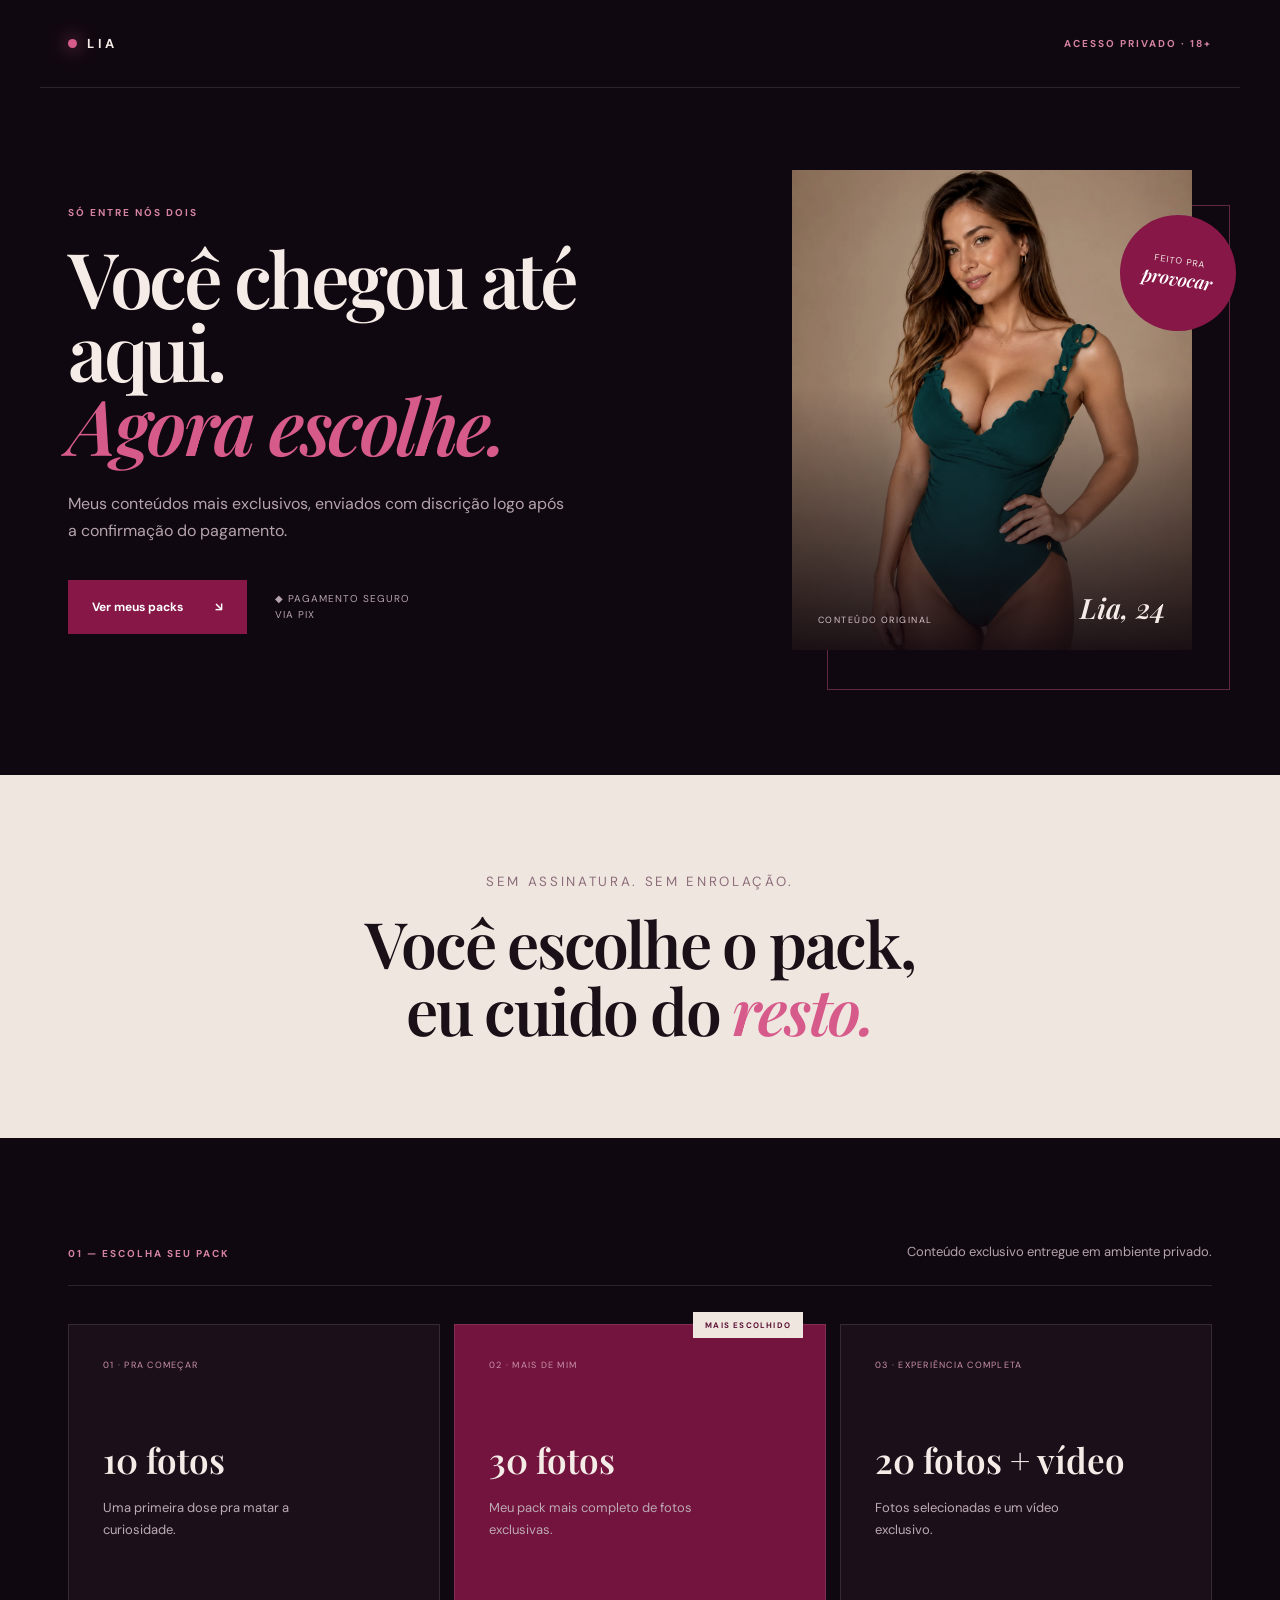
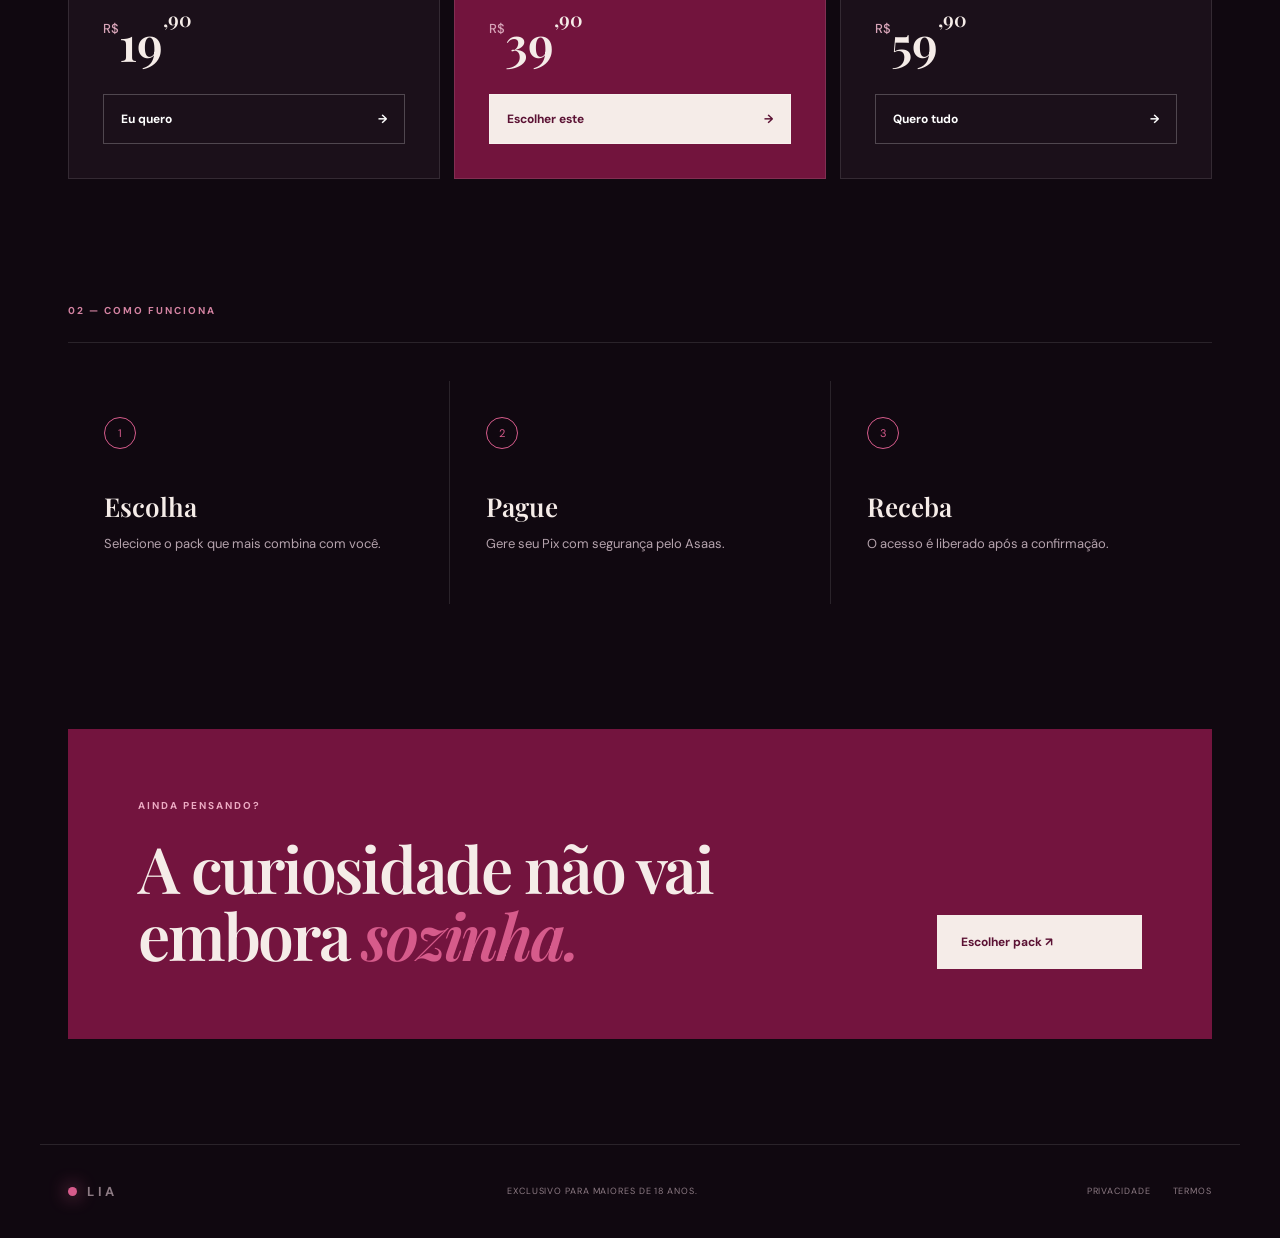
==== index.html @ 7a01345f "feat: create Modelia sales page" ====
<!doctype html>
<html lang="pt-BR">
<head>
  <meta charset="utf-8">
  <meta name="viewport" content="width=device-width,initial-scale=1">
  <meta name="description" content="Conteúdo exclusivo da Lia com pagamento seguro por Pix.">
  <title>Lia — Conteúdo exclusivo</title>
  <link rel="preconnect" href="https://fonts.googleapis.com">
  <link rel="preconnect" href="https://fonts.gstatic.com" crossorigin>
  <link href="https://fonts.googleapis.com/css2?family=DM+Sans:wght@400;500;600;700&family=Playfair+Display:ital,wght@0,600;1,600&display=swap" rel="stylesheet">
  <link rel="stylesheet" href="styles.css">
  <script src="app.js" defer></script>
</head>
<body>
  <header>
    <a class="brand" href="#inicio"><i></i>LIA</a>
    <span class="private">acesso privado · 18+</span>
  </header>

  <main>
    <section class="hero" id="inicio">
      <div>
        <span class="eyebrow">Só entre nós dois</span>
        <h1>Você chegou até aqui.<br><em>Agora escolhe.</em></h1>
        <p class="lead">Meus conteúdos mais exclusivos, enviados com discrição logo após a confirmação do pagamento.</p>
        <div class="hero-action">
          <a class="button" href="#pacotes">Ver meus packs <b>↘</b></a>
          <small>◆ Pagamento seguro<br>via Pix</small>
        </div>
      </div>
      <div class="visual">
        <div class="outline"></div>
        <figure><img src="assets/lia-hero.webp" alt="Retrato artístico da Lia"><figcaption><span>conteúdo original</span><b>Lia, 24</b></figcaption></figure>
        <div class="seal">feito pra<br><em>provocar</em></div>
      </div>
    </section>

    <section class="manifesto"><small>Sem assinatura. Sem enrolação.</small><h2>Você escolhe o pack,<br>eu cuido do <em>resto.</em></h2></section>

    <section class="packs" id="pacotes">
      <div class="section-title"><span>01 — Escolha seu pack</span><p>Conteúdo exclusivo entregue em ambiente privado.</p></div>
      <div class="grid">
        <article>
          <span class="number">01 · Pra começar</span><h3>10 fotos</h3><p>Uma primeira dose pra matar a curiosidade.</p>
          <strong><small>R$</small>19<sup>,90</sup></strong>
          <button data-pack="pack_10_fotos" data-title="10 fotos" data-price="R$ 19,90">Eu quero <b>→</b></button>
        </article>
        <article class="featured">
          <label>Mais escolhido</label><span class="number">02 · Mais de mim</span><h3>30 fotos</h3><p>Meu pack mais completo de fotos exclusivas.</p>
          <strong><small>R$</small>39<sup>,90</sup></strong>
          <button data-pack="pack_30_fotos" data-title="30 fotos" data-price="R$ 39,90">Escolher este <b>→</b></button>
        </article>
        <article>
          <span class="number">03 · Experiência completa</span><h3>20 fotos + vídeo</h3><p>Fotos selecionadas e um vídeo exclusivo.</p>
          <strong><small>R$</small>59<sup>,90</sup></strong>
          <button data-pack="pack_20_fotos_1_video" data-title="20 fotos + vídeo" data-price="R$ 59,90">Quero tudo <b>→</b></button>
        </article>
      </div>
    </section>

    <section class="steps">
      <div class="section-title"><span>02 — Como funciona</span></div>
      <div class="step-grid">
        <article><i>1</i><h3>Escolha</h3><p>Selecione o pack que mais combina com você.</p></article>
        <article><i>2</i><h3>Pague</h3><p>Gere seu Pix com segurança pelo Asaas.</p></article>
        <article><i>3</i><h3>Receba</h3><p>O acesso é liberado após a confirmação.</p></article>
      </div>
    </section>

    <section class="closing"><div><span class="eyebrow">Ainda pensando?</span><h2>A curiosidade não vai<br>embora <em>sozinha.</em></h2></div><a class="button light" href="#pacotes">Escolher pack ↗</a></section>
  </main>

  <footer><a class="brand" href="#inicio"><i></i>LIA</a><p>Exclusivo para maiores de 18 anos.</p><nav><a href="privacidade.html">Privacidade</a><a href="termos.html">Termos</a></nav></footer>

  <div class="modal" id="modal" aria-hidden="true">
    <div class="backdrop" data-close></div>
    <section class="panel" role="dialog" aria-modal="true" aria-labelledby="modal-title">
      <button class="close" data-close aria-label="Fechar">×</button>
      <div id="form-view">
        <span class="eyebrow">Checkout seguro</span><h2 id="modal-title">Quase seu.</h2><p id="selected-pack"></p>
        <form id="checkout-form">
          <input type="hidden" name="packId" id="pack-id">
          <label>Seu nome<input name="name" autocomplete="name" required placeholder="Como quer ser chamado?"></label>
          <label>WhatsApp<input name="phone" id="phone" inputmode="tel" required placeholder="(92) 99999-9999"></label>
          <label>CPF ou CNPJ<input name="cpfCnpj" id="document" inputmode="numeric" required placeholder="Somente para gerar o Pix"></label>
          <label class="check"><input type="checkbox" id="adult" required><span>Confirmo que tenho 18 anos ou mais e aceito os termos.</span></label>
          <button class="button submit" type="submit">Gerar meu Pix <b>→</b></button>
          <p class="error" id="error"></p>
          <small class="privacy">Dados usados apenas para processar seu pedido.</small>
        </form>
      </div>
      <div class="payment" id="payment-view" hidden>
        <i>✓</i><span class="eyebrow">Pix gerado</span><h2>Agora é só pagar.</h2>
        <p>Copie o código ou abra o pagamento seguro.</p>
        <div class="pix"><span id="pix-code"></span><button id="copy-pix">Copiar</button></div>
        <a class="button" id="payment-link" target="_blank" rel="noopener">Abrir pagamento ↗</a>
      </div>
    </section>
  </div>
</body>
</html>
---- styles.css ----
:root{--bg:#100810;--panel:#1b101a;--text:#f5ece8;--muted:#b5a3ad;--pink:#d65b8b;--wine:#861747;--line:#ffffff1c;--serif:"Playfair Display",serif;--sans:"DM Sans",sans-serif}*{box-sizing:border-box}html{scroll-behavior:smooth}body{margin:0;background:var(--bg);color:var(--text);font-family:var(--sans);overflow-x:hidden}body.locked{overflow:hidden}a{text-decoration:none;color:inherit}button,input{font:inherit}header,footer,.hero,.packs,.steps{max-width:1200px;margin:auto}header{height:88px;padding:0 28px;border-bottom:1px solid var(--line);display:flex;align-items:center;justify-content:space-between}.brand{display:flex;align-items:center;gap:10px;font-size:13px;font-weight:700;letter-spacing:.28em}.brand i{width:9px;height:9px;border-radius:50%;background:var(--pink);box-shadow:0 0 18px var(--pink)}.private,.eyebrow,.section-title span{font-size:10px;text-transform:uppercase;letter-spacing:.2em;color:#d483a2;font-weight:700}.hero{min-height:680px;padding:82px 28px 105px;display:grid;grid-template-columns:1.05fr .95fr;gap:70px;align-items:center}.eyebrow{display:block;margin-bottom:22px}h1,h2,h3,p{margin-top:0}h1{font:600 clamp(52px,6vw,84px)/.96 var(--serif);letter-spacing:-.045em;margin-bottom:28px}em{color:var(--pink)}.lead{max-width:500px;color:var(--muted);line-height:1.7;font-size:16px}.hero-action{display:flex;gap:28px;align-items:center;margin-top:36px}.button{min-height:54px;padding:0 24px;border:0;background:var(--wine);color:#fff;display:inline-flex;align-items:center;justify-content:space-between;gap:32px;font-size:12px;font-weight:700;cursor:pointer;transition:.2s}.button:hover{transform:translateY(-2px);background:#a41d57}.hero-action small{color:var(--muted);font-size:10px;line-height:1.6;text-transform:uppercase;letter-spacing:.1em}.visual{position:relative;min-height:500px;max-width:420px;width:100%;justify-self:end}.outline{position:absolute;inset:35px -18px -20px 35px;border:1px solid #d65b8b66}.visual figure{position:absolute;inset:0 20px 20px 0;margin:0;overflow:hidden;background:#2a1724}.visual img{width:100%;height:100%;object-fit:cover;object-position:center 18%;filter:saturate(.72) contrast(1.04)}.visual figure:after{content:"";position:absolute;inset:0;background:linear-gradient(transparent 45%,#0f070de8)}figcaption{position:absolute;z-index:1;left:26px;right:26px;bottom:24px;display:flex;align-items:end;justify-content:space-between}figcaption span{font-size:9px;text-transform:uppercase;letter-spacing:.16em;color:#d8c4cd}figcaption b{font:italic 600 28px var(--serif)}.seal{position:absolute;z-index:2;right:-24px;top:45px;width:116px;height:116px;border-radius:50%;background:var(--wine);display:grid;place-content:center;text-align:center;text-transform:uppercase;letter-spacing:.12em;font-size:9px;transform:rotate(8deg)}.seal em{font:italic 600 18px var(--serif);text-transform:none;letter-spacing:0;color:#fff}.manifesto{padding:95px 24px;background:#f0e6e0;color:#1a1118;text-align:center}.manifesto small{color:#8c6d79;text-transform:uppercase;letter-spacing:.2em}.manifesto h2,.closing h2{font:600 clamp(40px,5vw,66px)/1.05 var(--serif);letter-spacing:-.035em;margin:18px 0 0}.packs,.steps{padding:105px 28px}.section-title{display:flex;justify-content:space-between;align-items:end;border-bottom:1px solid var(--line);padding-bottom:25px;margin-bottom:38px}.section-title p{max-width:320px;color:var(--muted);font-size:13px;margin:0}.grid{display:grid;grid-template-columns:repeat(3,1fr);gap:14px}.grid article{position:relative;min-height:455px;padding:34px;background:var(--panel);border:1px solid var(--line);display:flex;flex-direction:column}.grid article:hover{border-color:#d65b8b77}.grid .featured{background:#72143d}.featured>label{position:absolute;right:22px;top:0;transform:translateY(-50%);background:#f0e6e0;color:#5b1234;padding:8px 12px;font-size:8px;text-transform:uppercase;letter-spacing:.15em;font-weight:700}.number{color:#ca91a8;text-transform:uppercase;letter-spacing:.14em;font-size:9px}.grid h3{font:600 35px var(--serif);margin:65px 0 14px}.grid p{color:#bdaab4;max-width:220px;font-size:13px;line-height:1.65}.grid strong{margin-top:auto;font:600 48px var(--serif)}.grid strong small{font:500 13px var(--sans);vertical-align:top;position:relative;top:10px;color:#d7a4b8}.grid sup{font-size:20px;position:relative;top:-.9em}.grid button{margin-top:20px;min-height:50px;padding:0 17px;border:1px solid #ffffff3b;background:transparent;color:#fff;display:flex;align-items:center;justify-content:space-between;font-size:12px;font-weight:700;cursor:pointer}.grid button:hover,.featured button{background:var(--text);color:#5b1234}.steps{padding-top:20px}.step-grid{display:grid;grid-template-columns:repeat(3,1fr);gap:1px;background:var(--line)}.step-grid article{background:var(--bg);padding:36px}.step-grid i{width:32px;height:32px;border:1px solid var(--pink);border-radius:50%;display:grid;place-items:center;color:var(--pink);font-style:normal;font-size:11px}.step-grid h3{font:600 26px var(--serif);margin:40px 0 10px}.step-grid p{color:var(--muted);font-size:13px;line-height:1.6}.closing{max-width:1144px;margin:20px auto 105px;padding:70px;background:#73143e;display:flex;align-items:end;justify-content:space-between;gap:35px}.closing .eyebrow{color:#ecabc3}.light{background:var(--text);color:#5b1234;min-width:205px}.light:hover{background:#fff}footer{padding:38px 28px;border-top:1px solid var(--line);display:flex;align-items:center;justify-content:space-between;color:#8d7b84;font-size:9px;text-transform:uppercase;letter-spacing:.1em}footer p{margin:0}footer nav{display:flex;gap:22px}.modal{position:fixed;inset:0;z-index:10;display:grid;place-items:center;padding:20px;visibility:hidden;opacity:0;transition:.2s}.modal.open{visibility:visible;opacity:1}.backdrop{position:absolute;inset:0;background:#080307dc;backdrop-filter:blur(12px)}.panel{position:relative;width:min(100%,500px);max-height:calc(100vh - 40px);overflow:auto;background:#f1e7e1;color:#28151f;padding:44px}.close{position:absolute;right:16px;top:12px;border:0;background:transparent;color:#70535f;font-size:28px;cursor:pointer}.panel h2{font:600 43px var(--serif);margin:10px 0 5px}.panel>#form-view>p{color:#806873;font-size:13px;margin-bottom:26px}form{display:grid;gap:14px}form label{display:grid;gap:6px;color:#725562;font-size:9px;text-transform:uppercase;letter-spacing:.1em;font-weight:700}input{height:49px;width:100%;padding:0 13px;border:1px solid #d2c0c7;background:#ffffff9c;outline:0}input:focus{border-color:var(--wine)}.check{display:grid!important;grid-template-columns:auto 1fr;align-items:start;text-transform:none!important;letter-spacing:0!important;line-height:1.5}.check input{width:16px;height:16px;accent-color:var(--wine)}.submit{width:100%;margin-top:4px}.submit:disabled{opacity:.6}.error{min-height:17px;color:#a40f43;font-size:11px;margin:0}.privacy{color:#89717b;text-align:center}.payment{text-align:center}.payment>i{width:50px;height:50px;margin:0 auto 18px;border-radius:50%;background:var(--wine);color:white;display:grid;place-items:center;font-style:normal;font-size:22px}.payment>p{color:#78616b}.pix{display:grid;grid-template-columns:1fr auto;background:#fff;border:1px solid #d2c0c7;margin:20px 0}.pix span{padding:13px;white-space:nowrap;overflow:hidden;text-overflow:ellipsis;text-align:left;font:11px monospace}.pix button{border:0;padding:0 14px;color:#5b1234;font-size:11px;font-weight:700}.payment .button{width:100%}.legal-page{max-width:760px;margin:auto;padding:80px 24px}.legal-page>a{color:var(--pink);font-size:10px;text-transform:uppercase;letter-spacing:.15em}.legal-page h1{margin-top:65px}.legal-page p{color:var(--muted);font-size:16px;line-height:1.8}
@media(max-width:900px){.hero{grid-template-columns:1fr}.visual{justify-self:center;height:540px}.grid{grid-template-columns:1fr}.grid article{min-height:390px}.step-grid{grid-template-columns:1fr}.closing{margin-left:22px;margin-right:22px}}@media(max-width:620px){header{height:72px;padding:0 20px}.private{font-size:8px}.hero{padding:55px 20px 78px;gap:55px}.hero-action{align-items:stretch;flex-direction:column}.hero-action .button{width:100%}.visual{height:445px;min-height:445px;width:calc(100% - 15px)}.seal{right:-8px;width:94px;height:94px}.manifesto{padding:72px 20px}.packs,.steps{padding:78px 20px}.section-title{display:block}.section-title p{margin-top:16px}.grid article{padding:27px;min-height:410px}.closing{padding:44px 27px;display:block;margin-bottom:75px}.closing .button{width:100%;margin-top:30px}footer{display:grid;justify-items:center;gap:20px;text-align:center;padding:30px 20px}.panel{padding:38px 22px 28px}}@media(prefers-reduced-motion:reduce){html{scroll-behavior:auto}*{transition:none!important}}
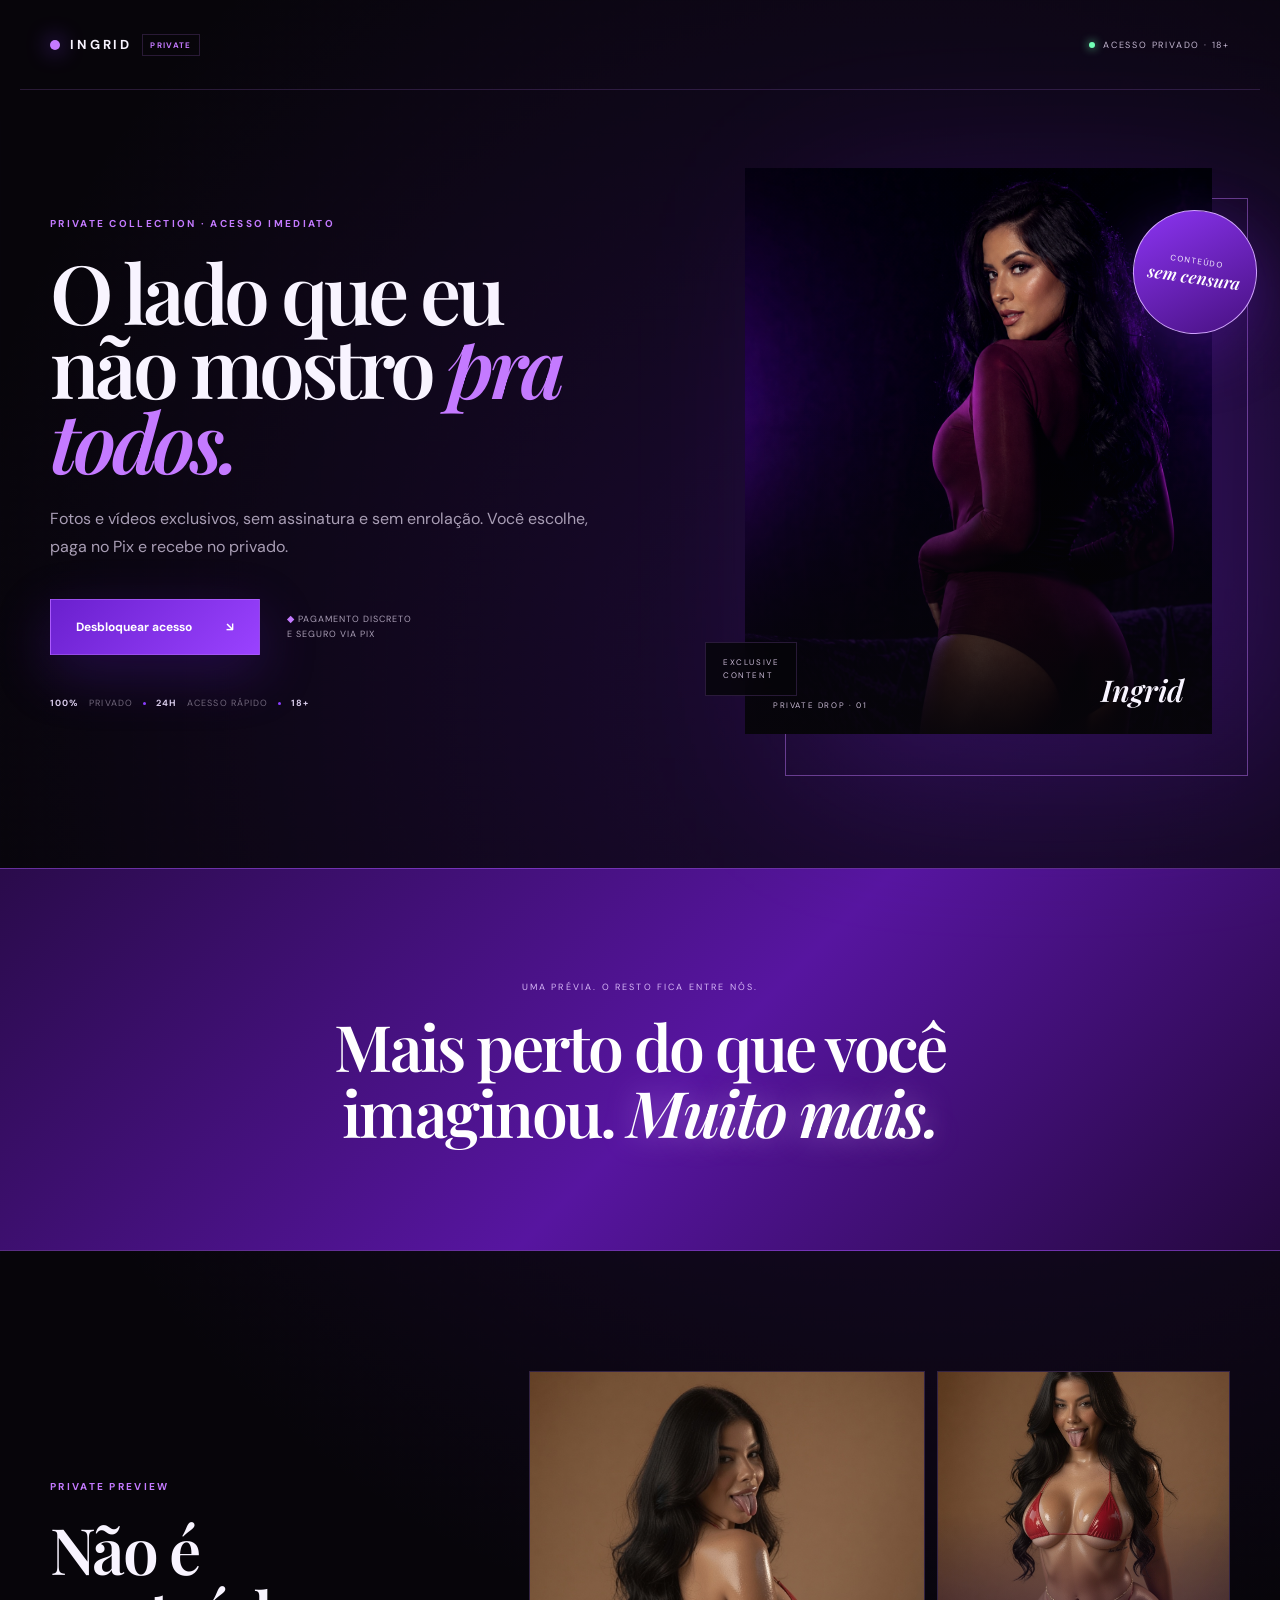
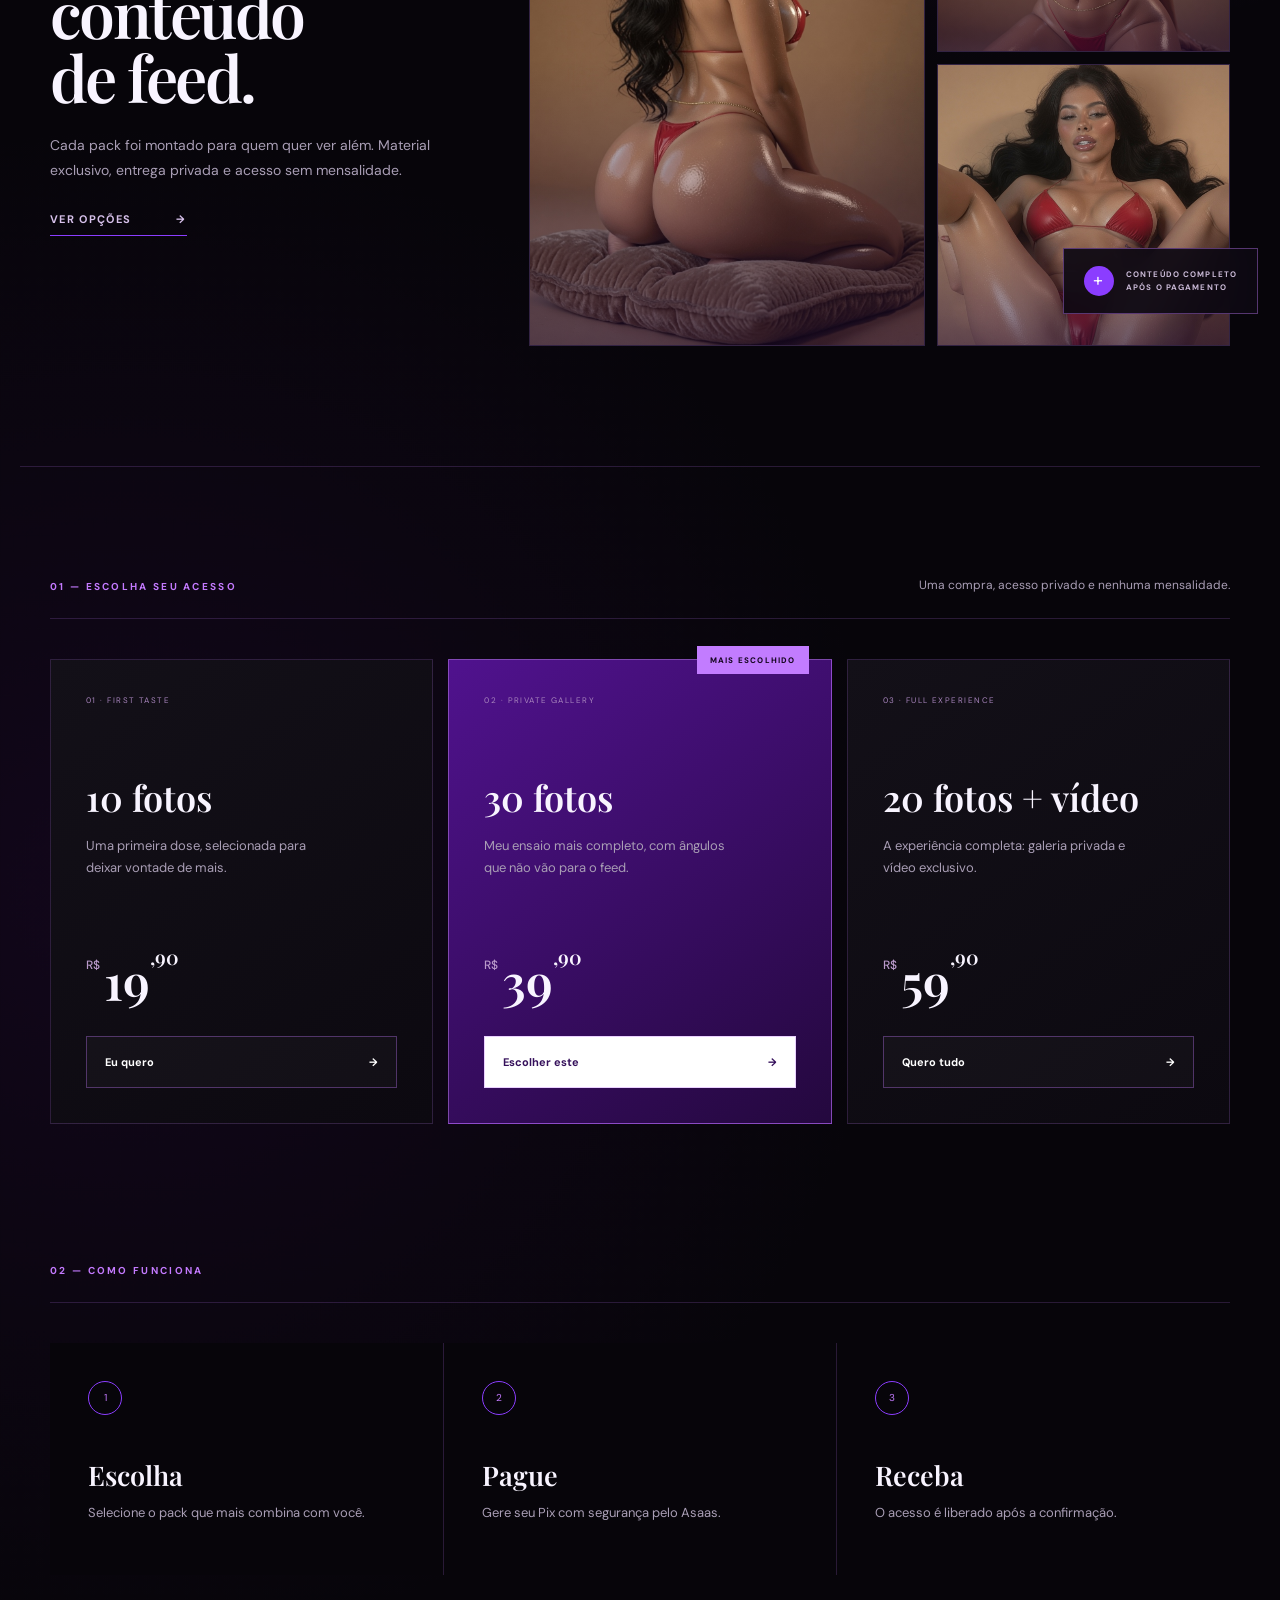
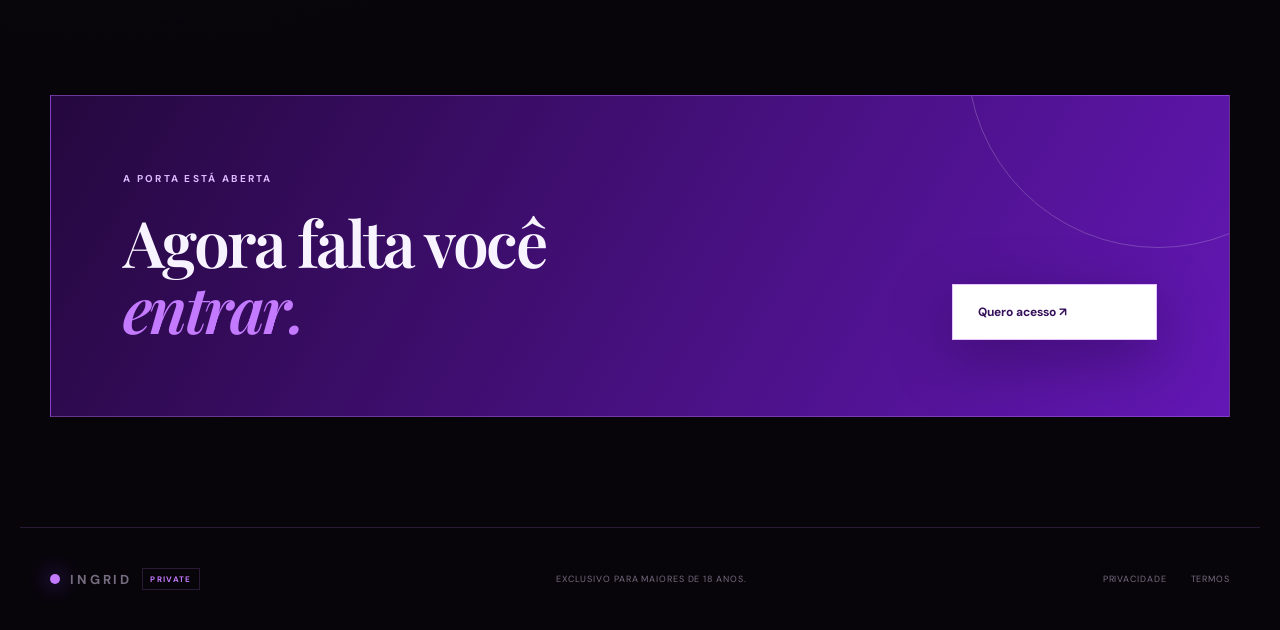
==== commit a3ebf4d0: "feat: redesign sales page with premium purple identity" ====
--- a/index.html
+++ b/index.html
@@ -3,55 +3,74 @@
 <head>
   <meta charset="utf-8">
   <meta name="viewport" content="width=device-width,initial-scale=1">
-  <meta name="description" content="Conteúdo exclusivo da Lia com pagamento seguro por Pix.">
-  <title>Lia — Conteúdo exclusivo</title>
+  <meta name="description" content="Conteúdo privado e exclusivo da Ingrid com pagamento seguro por Pix.">
+  <meta name="theme-color" content="#08050d">
+  <title>Ingrid Private — Conteúdo exclusivo</title>
   <link rel="preconnect" href="https://fonts.googleapis.com">
   <link rel="preconnect" href="https://fonts.gstatic.com" crossorigin>
   <link href="https://fonts.googleapis.com/css2?family=DM+Sans:wght@400;500;600;700&family=Playfair+Display:ital,wght@0,600;1,600&display=swap" rel="stylesheet">
-  <link rel="stylesheet" href="styles.css">
+  <link rel="stylesheet" href="styles-premium.css">
   <script src="app.js" defer></script>
 </head>
 <body>
   <header>
-    <a class="brand" href="#inicio"><i></i>LIA</a>
-    <span class="private">acesso privado · 18+</span>
+    <a class="brand" href="#inicio"><i></i>INGRID <b>PRIVATE</b></a>
+    <span class="private"><i></i> acesso privado · 18+</span>
   </header>
 
   <main>
     <section class="hero" id="inicio">
       <div>
-        <span class="eyebrow">Só entre nós dois</span>
-        <h1>Você chegou até aqui.<br><em>Agora escolhe.</em></h1>
-        <p class="lead">Meus conteúdos mais exclusivos, enviados com discrição logo após a confirmação do pagamento.</p>
+        <span class="eyebrow">Private collection · acesso imediato</span>
+        <h1>O lado que eu<br>não mostro <em>pra todos.</em></h1>
+        <p class="lead">Fotos e vídeos exclusivos, sem assinatura e sem enrolação. Você escolhe, paga no Pix e recebe no privado.</p>
         <div class="hero-action">
-          <a class="button" href="#pacotes">Ver meus packs <b>↘</b></a>
-          <small>◆ Pagamento seguro<br>via Pix</small>
+          <a class="button" href="#pacotes">Desbloquear acesso <b>↘</b></a>
+          <small><b>◆</b> Pagamento discreto<br>e seguro via Pix</small>
         </div>
+        <div class="hero-proof"><span>100%</span> privado <i></i><span>24h</span> acesso rápido <i></i><span>18+</span></div>
       </div>
       <div class="visual">
+        <div class="visual-glow"></div>
         <div class="outline"></div>
-        <figure><img src="assets/lia-hero.webp" alt="Retrato artístico da Lia"><figcaption><span>conteúdo original</span><b>Lia, 24</b></figcaption></figure>
-        <div class="seal">feito pra<br><em>provocar</em></div>
+        <figure><img src="assets/ingrid-hero-premium.png" alt="Ingrid em ensaio editorial preto e roxo"><figcaption><span>private drop · 01</span><b>Ingrid</b></figcaption></figure>
+        <div class="seal">conteúdo<br><em>sem censura</em></div>
+        <div class="exclusive-tag">Exclusive<br>content</div>
       </div>
     </section>
 
-    <section class="manifesto"><small>Sem assinatura. Sem enrolação.</small><h2>Você escolhe o pack,<br>eu cuido do <em>resto.</em></h2></section>
+    <section class="manifesto"><small>Uma prévia. O resto fica entre nós.</small><h2>Mais perto do que você<br>imaginou. <em>Muito mais.</em></h2></section>
+
+    <section class="preview">
+      <div class="preview-copy">
+        <span class="eyebrow">Private preview</span>
+        <h2>Não é conteúdo<br>de feed.</h2>
+        <p>Cada pack foi montado para quem quer ver além. Material exclusivo, entrega privada e acesso sem mensalidade.</p>
+        <a href="#pacotes">Ver opções <b>→</b></a>
+      </div>
+      <div class="preview-grid">
+        <figure class="preview-main"><img src="assets/ingrid-preview-3.jpg" alt="Prévia do ensaio privado"></figure>
+        <figure><img src="assets/ingrid-preview-2.jpg" alt="Prévia do conteúdo exclusivo"></figure>
+        <figure><img src="assets/ingrid-preview-1.jpg" alt="Prévia do pack premium"></figure>
+        <div class="preview-lock"><span>+</span><b>Conteúdo completo<br>após o pagamento</b></div>
+      </div>
+    </section>
 
     <section class="packs" id="pacotes">
-      <div class="section-title"><span>01 — Escolha seu pack</span><p>Conteúdo exclusivo entregue em ambiente privado.</p></div>
+      <div class="section-title"><span>01 — Escolha seu acesso</span><p>Uma compra, acesso privado e nenhuma mensalidade.</p></div>
       <div class="grid">
         <article>
-          <span class="number">01 · Pra começar</span><h3>10 fotos</h3><p>Uma primeira dose pra matar a curiosidade.</p>
+          <span class="number">01 · First taste</span><h3>10 fotos</h3><p>Uma primeira dose, selecionada para deixar vontade de mais.</p>
           <strong><small>R$</small>19<sup>,90</sup></strong>
           <button data-pack="pack_10_fotos" data-title="10 fotos" data-price="R$ 19,90">Eu quero <b>→</b></button>
         </article>
         <article class="featured">
-          <label>Mais escolhido</label><span class="number">02 · Mais de mim</span><h3>30 fotos</h3><p>Meu pack mais completo de fotos exclusivas.</p>
+          <label>Mais escolhido</label><span class="number">02 · Private gallery</span><h3>30 fotos</h3><p>Meu ensaio mais completo, com ângulos que não vão para o feed.</p>
           <strong><small>R$</small>39<sup>,90</sup></strong>
           <button data-pack="pack_30_fotos" data-title="30 fotos" data-price="R$ 39,90">Escolher este <b>→</b></button>
         </article>
         <article>
-          <span class="number">03 · Experiência completa</span><h3>20 fotos + vídeo</h3><p>Fotos selecionadas e um vídeo exclusivo.</p>
+          <span class="number">03 · Full experience</span><h3>20 fotos + vídeo</h3><p>A experiência completa: galeria privada e vídeo exclusivo.</p>
           <strong><small>R$</small>59<sup>,90</sup></strong>
           <button data-pack="pack_20_fotos_1_video" data-title="20 fotos + vídeo" data-price="R$ 59,90">Quero tudo <b>→</b></button>
         </article>
@@ -67,10 +86,10 @@
       </div>
     </section>
 
-    <section class="closing"><div><span class="eyebrow">Ainda pensando?</span><h2>A curiosidade não vai<br>embora <em>sozinha.</em></h2></div><a class="button light" href="#pacotes">Escolher pack ↗</a></section>
+    <section class="closing"><div><span class="eyebrow">A porta está aberta</span><h2>Agora falta você<br><em>entrar.</em></h2></div><a class="button light" href="#pacotes">Quero acesso ↗</a></section>
   </main>
 
-  <footer><a class="brand" href="#inicio"><i></i>LIA</a><p>Exclusivo para maiores de 18 anos.</p><nav><a href="privacidade.html">Privacidade</a><a href="termos.html">Termos</a></nav></footer>
+  <footer><a class="brand" href="#inicio"><i></i>INGRID <b>PRIVATE</b></a><p>Exclusivo para maiores de 18 anos.</p><nav><a href="privacidade.html">Privacidade</a><a href="termos.html">Termos</a></nav></footer>
 
   <div class="modal" id="modal" aria-hidden="true">
     <div class="backdrop" data-close></div>
@@ -99,4 +118,3 @@
   </div>
 </body>
 </html>
-
--- a/styles-premium.css
+++ b/styles-premium.css
@@ -0,0 +1,238 @@
+:root {
+  --black: #07050a;
+  --black-2: #0d0912;
+  --panel: #13101a;
+  --violet: #8b3dff;
+  --violet-2: #c47aff;
+  --violet-dark: #4a168c;
+  --white: #f8f4ff;
+  --muted: #a99eb5;
+  --line: rgba(196, 122, 255, .18);
+  --serif: "Playfair Display", Georgia, serif;
+  --sans: "DM Sans", Arial, sans-serif;
+}
+
+* { box-sizing: border-box; }
+html { scroll-behavior: smooth; }
+body {
+  margin: 0;
+  color: var(--white);
+  background:
+    radial-gradient(circle at 72% 18%, rgba(107, 28, 205, .22), transparent 30%),
+    radial-gradient(circle at 10% 65%, rgba(85, 17, 130, .14), transparent 28%),
+    var(--black);
+  font-family: var(--sans);
+  overflow-x: hidden;
+}
+body.locked { overflow: hidden; }
+a { color: inherit; text-decoration: none; }
+button, input { font: inherit; }
+
+header, footer, .hero, .packs, .steps, .preview { max-width: 1240px; margin: auto; }
+header {
+  height: 90px;
+  padding: 0 30px;
+  display: flex;
+  align-items: center;
+  justify-content: space-between;
+  border-bottom: 1px solid var(--line);
+}
+.brand { display: flex; align-items: center; gap: 10px; font-weight: 700; letter-spacing: .22em; font-size: 13px; }
+.brand > i { width: 10px; height: 10px; border-radius: 50%; background: var(--violet-2); box-shadow: 0 0 22px var(--violet); }
+.brand b { color: var(--violet-2); font-size: 8px; letter-spacing: .17em; padding: 5px 7px; border: 1px solid var(--line); }
+.private { display: flex; align-items: center; gap: 8px; color: #c5b8d2; font-size: 9px; text-transform: uppercase; letter-spacing: .2em; }
+.private i { width: 6px; height: 6px; border-radius: 50%; background: #72ffb6; box-shadow: 0 0 10px #72ffb6; }
+
+.hero {
+  min-height: 760px;
+  padding: 78px 30px 110px;
+  display: grid;
+  grid-template-columns: 1.04fr .96fr;
+  gap: 76px;
+  align-items: center;
+}
+.eyebrow, .section-title span {
+  display: block;
+  color: var(--violet-2);
+  font-size: 10px;
+  font-weight: 700;
+  letter-spacing: .23em;
+  text-transform: uppercase;
+}
+.eyebrow { margin-bottom: 24px; }
+h1, h2, h3, p { margin-top: 0; }
+h1 {
+  max-width: 690px;
+  margin-bottom: 28px;
+  font: 600 clamp(55px, 6.4vw, 94px)/.91 var(--serif);
+  letter-spacing: -.055em;
+}
+em { color: var(--violet-2); }
+.lead { max-width: 540px; color: var(--muted); font-size: 16px; line-height: 1.75; }
+.hero-action { display: flex; align-items: center; gap: 27px; margin-top: 38px; }
+.button {
+  min-height: 56px;
+  padding: 0 25px;
+  display: inline-flex;
+  align-items: center;
+  justify-content: space-between;
+  gap: 34px;
+  border: 1px solid rgba(196, 122, 255, .45);
+  background: linear-gradient(135deg, #6a20ce, #9a42ff);
+  color: white;
+  font-size: 12px;
+  font-weight: 700;
+  cursor: pointer;
+  box-shadow: 0 18px 55px rgba(102, 28, 207, .28);
+  transition: .2s ease;
+}
+.button:hover { transform: translateY(-3px); filter: brightness(1.12); }
+.hero-action small { color: var(--muted); font-size: 9px; line-height: 1.7; letter-spacing: .11em; text-transform: uppercase; }
+.hero-action small b { color: var(--violet-2); }
+.hero-proof { margin-top: 42px; display: flex; align-items: center; gap: 10px; color: #71677b; font-size: 9px; text-transform: uppercase; letter-spacing: .12em; }
+.hero-proof span { color: #d9cceb; font-weight: 700; }
+.hero-proof i { width: 3px; height: 3px; border-radius: 50%; background: var(--violet); }
+
+.visual { position: relative; width: 100%; max-width: 485px; min-height: 590px; justify-self: end; }
+.visual-glow { position: absolute; inset: 10% -12% 0 15%; background: #6c20ce; filter: blur(90px); opacity: .28; }
+.outline { position: absolute; inset: 30px -18px -18px 40px; border: 1px solid rgba(196, 122, 255, .45); }
+.visual figure { position: absolute; inset: 0 18px 24px 0; margin: 0; overflow: hidden; background: #1a1121; }
+.visual figure:after { content: ""; position: absolute; inset: 0; background: linear-gradient(180deg, rgba(7,5,10,.02) 40%, rgba(7,5,10,.95)); }
+.visual img { width: 100%; height: 100%; object-fit: cover; object-position: 58% center; filter: saturate(.92) contrast(1.05); }
+.visual figcaption { position: absolute; z-index: 2; left: 28px; right: 28px; bottom: 24px; display: flex; justify-content: space-between; align-items: end; }
+.visual figcaption span { color: #c7b9d2; font-size: 8px; text-transform: uppercase; letter-spacing: .2em; }
+.visual figcaption b { font: italic 600 30px var(--serif); }
+.seal { position: absolute; z-index: 3; right: -27px; top: 42px; width: 124px; height: 124px; border-radius: 50%; display: grid; place-content: center; text-align: center; background: linear-gradient(145deg, #8d35f5, #46107e); border: 1px solid #d0a2ff; box-shadow: 0 20px 60px rgba(94, 24, 181, .45); font-size: 8px; text-transform: uppercase; letter-spacing: .15em; transform: rotate(8deg); }
+.seal em { color: white; font: italic 600 17px var(--serif); text-transform: none; letter-spacing: 0; }
+.exclusive-tag { position: absolute; z-index: 3; left: -40px; bottom: 62px; padding: 13px 17px; background: rgba(7,5,10,.85); border: 1px solid var(--line); backdrop-filter: blur(12px); color: #c8b9d4; font-size: 8px; line-height: 1.6; text-transform: uppercase; letter-spacing: .2em; }
+
+.manifesto { padding: 105px 24px; text-align: center; color: white; background: linear-gradient(135deg, #2a0b4b, #5715a0 54%, #24083e); border-block: 1px solid rgba(196,122,255,.3); }
+.manifesto small { color: #d8b8f8; font-size: 9px; text-transform: uppercase; letter-spacing: .24em; }
+.manifesto h2, .closing h2 { margin: 18px 0 0; font: 600 clamp(42px, 5vw, 70px)/1.03 var(--serif); letter-spacing: -.04em; }
+.manifesto em { color: #fff; text-shadow: 0 0 30px rgba(219,172,255,.4); }
+
+.preview { padding: 120px 30px; display: grid; grid-template-columns: .72fr 1.28fr; gap: 85px; align-items: center; }
+.preview-copy h2 { margin: 0 0 24px; font: 600 clamp(44px, 5vw, 68px)/1 var(--serif); letter-spacing: -.04em; }
+.preview-copy p { max-width: 400px; color: var(--muted); font-size: 14px; line-height: 1.75; }
+.preview-copy > a { display: inline-flex; gap: 45px; margin-top: 16px; padding-bottom: 9px; border-bottom: 1px solid var(--violet); color: #d7c1eb; font-size: 11px; font-weight: 700; text-transform: uppercase; letter-spacing: .12em; }
+.preview-grid { position: relative; height: 575px; display: grid; grid-template-columns: 1.15fr .85fr; grid-template-rows: 1fr 1fr; gap: 12px; }
+.preview-grid figure { position: relative; margin: 0; overflow: hidden; border: 1px solid var(--line); background: var(--panel); }
+.preview-grid figure:after { content: ""; position: absolute; inset: 0; background: linear-gradient(180deg, transparent 50%, rgba(29,9,50,.52)); }
+.preview-grid .preview-main { grid-row: 1 / 3; }
+.preview-grid img { width: 100%; height: 100%; object-fit: cover; }
+.preview-main img { object-position: center 48%; }
+.preview-grid figure:nth-child(2) img { object-position: center 25%; }
+.preview-grid figure:nth-child(3) img { object-position: center 35%; }
+.preview-lock { position: absolute; right: -28px; bottom: 32px; z-index: 3; display: flex; gap: 12px; align-items: center; padding: 17px 20px; background: rgba(14,9,19,.92); border: 1px solid rgba(196,122,255,.4); backdrop-filter: blur(15px); color: #cbbbd8; font-size: 8px; line-height: 1.6; text-transform: uppercase; letter-spacing: .14em; }
+.preview-lock span { width: 30px; height: 30px; border-radius: 50%; display: grid; place-items: center; background: var(--violet); color: #fff; font-size: 18px; }
+
+.packs, .steps { padding: 110px 30px; }
+.packs { border-top: 1px solid var(--line); }
+.section-title { display: flex; align-items: end; justify-content: space-between; gap: 30px; margin-bottom: 40px; padding-bottom: 25px; border-bottom: 1px solid var(--line); }
+.section-title p { max-width: 340px; margin: 0; color: var(--muted); font-size: 12px; }
+.grid { display: grid; grid-template-columns: repeat(3, 1fr); gap: 15px; }
+.grid article { position: relative; min-height: 465px; padding: 35px; display: flex; flex-direction: column; border: 1px solid var(--line); background: linear-gradient(145deg, #131018, #0c0910); transition: .25s; }
+.grid article:hover { transform: translateY(-7px); border-color: rgba(196,122,255,.55); box-shadow: 0 25px 80px rgba(74,22,140,.18); }
+.grid article.featured { background: linear-gradient(145deg, #50128e, #24083e); border-color: rgba(196,122,255,.55); }
+.featured > label { position: absolute; right: 22px; top: 0; transform: translateY(-50%); padding: 9px 13px; background: #c27cff; color: #160721; font-size: 8px; font-weight: 800; text-transform: uppercase; letter-spacing: .15em; }
+.number { color: #a885bd; font-size: 8px; text-transform: uppercase; letter-spacing: .18em; }
+.grid h3 { margin: 68px 0 14px; font: 600 36px var(--serif); }
+.grid p { max-width: 250px; color: var(--muted); font-size: 13px; line-height: 1.7; }
+.grid strong { margin-top: auto; font: 600 50px var(--serif); }
+.grid strong small { position: relative; top: 10px; margin-right: 4px; color: #ba9acb; font: 500 12px var(--sans); vertical-align: top; }
+.grid sup { position: relative; top: -.9em; font-size: 20px; }
+.grid button { min-height: 52px; margin-top: 22px; padding: 0 18px; display: flex; align-items: center; justify-content: space-between; border: 1px solid rgba(196,122,255,.35); background: rgba(255,255,255,.025); color: white; font-size: 11px; font-weight: 700; cursor: pointer; }
+.grid button:hover, .featured button { background: white; color: #35105b; }
+
+.steps { padding-top: 30px; }
+.step-grid { display: grid; grid-template-columns: repeat(3, 1fr); gap: 1px; background: var(--line); }
+.step-grid article { padding: 38px; background: var(--black); }
+.step-grid i { width: 34px; height: 34px; display: grid; place-items: center; border: 1px solid var(--violet); border-radius: 50%; color: var(--violet-2); font-style: normal; font-size: 10px; }
+.step-grid h3 { margin: 42px 0 10px; font: 600 27px var(--serif); }
+.step-grid p { color: var(--muted); font-size: 13px; line-height: 1.6; }
+
+.closing { position: relative; max-width: 1180px; margin: 10px auto 110px; padding: 76px 72px; display: flex; justify-content: space-between; align-items: end; gap: 40px; overflow: hidden; background: linear-gradient(120deg, #25083e, #6317b5); border: 1px solid rgba(196,122,255,.4); }
+.closing:after { content: ""; position: absolute; width: 380px; height: 380px; right: -120px; top: -230px; border: 1px solid rgba(255,255,255,.2); border-radius: 50%; }
+.closing .eyebrow { color: #dcbaff; }
+.light { position: relative; z-index: 1; min-width: 205px; background: white; color: #35105b; box-shadow: 0 18px 60px rgba(20,4,35,.35); }
+.light:hover { background: #f5eaff; }
+
+footer { padding: 40px 30px; display: flex; align-items: center; justify-content: space-between; border-top: 1px solid var(--line); color: #766c80; font-size: 9px; letter-spacing: .1em; text-transform: uppercase; }
+footer p { margin: 0; }
+footer nav { display: flex; gap: 24px; }
+
+.modal { position: fixed; inset: 0; z-index: 20; display: grid; place-items: center; padding: 20px; visibility: hidden; opacity: 0; transition: .2s; }
+.modal.open { visibility: visible; opacity: 1; }
+.backdrop { position: absolute; inset: 0; background: rgba(4,2,7,.88); backdrop-filter: blur(14px); }
+.panel { position: relative; width: min(100%, 500px); max-height: calc(100vh - 40px); overflow: auto; padding: 45px; color: var(--white); background: linear-gradient(145deg, #18101f, #0b080f); border: 1px solid rgba(196,122,255,.35); box-shadow: 0 35px 120px rgba(0,0,0,.7); }
+.close { position: absolute; right: 17px; top: 13px; border: 0; background: transparent; color: #a995b8; font-size: 28px; cursor: pointer; }
+.panel h2 { margin: 10px 0 5px; font: 600 44px var(--serif); }
+.panel > #form-view > p { margin-bottom: 26px; color: #9b8ca7; font-size: 13px; }
+form { display: grid; gap: 14px; }
+form label { display: grid; gap: 7px; color: #ad9cba; font-size: 9px; font-weight: 700; text-transform: uppercase; letter-spacing: .1em; }
+input { width: 100%; height: 50px; padding: 0 14px; border: 1px solid #3a2d43; outline: 0; background: rgba(255,255,255,.045); color: white; }
+input:focus { border-color: var(--violet); box-shadow: 0 0 0 3px rgba(139,61,255,.1); }
+.check { display: grid !important; grid-template-columns: auto 1fr; align-items: start; line-height: 1.5; letter-spacing: 0 !important; text-transform: none !important; }
+.check input { width: 16px; height: 16px; accent-color: var(--violet); }
+.submit { width: 100%; margin-top: 5px; }
+.submit:disabled { opacity: .6; }
+.error { min-height: 17px; margin: 0; color: #ff7da8; font-size: 11px; }
+.privacy { color: #766a80; text-align: center; }
+.payment { text-align: center; }
+.payment > i { width: 50px; height: 50px; margin: 0 auto 18px; border-radius: 50%; display: grid; place-items: center; background: var(--violet); color: white; font-style: normal; font-size: 22px; }
+.payment > p { color: var(--muted); }
+.pix { margin: 20px 0; display: grid; grid-template-columns: 1fr auto; border: 1px solid #3a2d43; background: rgba(255,255,255,.05); }
+.pix span { padding: 13px; overflow: hidden; text-align: left; text-overflow: ellipsis; white-space: nowrap; font: 11px monospace; }
+.pix button { padding: 0 14px; border: 0; background: #2f1748; color: #d8baff; font-size: 11px; font-weight: 700; }
+.payment .button { width: 100%; }
+.legal-page { max-width: 760px; margin: auto; padding: 80px 24px; }
+.legal-page > a { color: var(--violet-2); font-size: 10px; text-transform: uppercase; letter-spacing: .15em; }
+.legal-page h1 { margin-top: 65px; }
+.legal-page p { color: var(--muted); font-size: 16px; line-height: 1.8; }
+
+@media (max-width: 940px) {
+  .hero { grid-template-columns: 1fr; }
+  .visual { justify-self: center; height: 610px; }
+  .preview { grid-template-columns: 1fr; }
+  .preview-copy { max-width: 600px; }
+  .grid { grid-template-columns: 1fr; }
+  .grid article { min-height: 400px; }
+  .step-grid { grid-template-columns: 1fr; }
+  .closing { margin-left: 24px; margin-right: 24px; }
+}
+
+@media (max-width: 640px) {
+  header { height: 74px; padding: 0 20px; }
+  .brand { font-size: 11px; }
+  .brand b { display: none; }
+  .private { display: none; }
+  .hero { min-height: 0; padding: 58px 20px 82px; gap: 58px; }
+  h1 { max-width: 100%; font-size: 43px; line-height: .96; }
+  h1 em { display: inline; }
+  .lead { font-size: 14px; }
+  .hero-action { align-items: stretch; flex-direction: column; }
+  .hero-action .button { width: 100%; }
+  .hero-proof { flex-wrap: wrap; }
+  .visual { width: calc(100% - 22px); min-height: 500px; height: 500px; justify-self: start; margin-left: 6px; }
+  .visual img { object-position: 59% center; }
+  .seal { right: -5px; width: 92px; height: 92px; font-size: 7px; }
+  .exclusive-tag { left: -8px; bottom: 45px; }
+  .manifesto { padding: 78px 20px; }
+  .preview, .packs, .steps { padding: 82px 20px; }
+  .preview { gap: 45px; }
+  .preview-grid { height: 510px; grid-template-columns: 1fr 1fr; grid-template-rows: 1.2fr .8fr; }
+  .preview-main { grid-column: 1 / 3; grid-row: auto !important; }
+  .preview-lock { right: -8px; bottom: 18px; }
+  .section-title { display: block; }
+  .section-title p { margin-top: 16px; }
+  .grid article { min-height: 420px; padding: 28px; }
+  .closing { display: block; margin: 0 20px 80px; padding: 48px 28px; }
+  .closing .button { width: 100%; margin-top: 32px; }
+  footer { padding: 32px 20px; display: grid; justify-items: center; gap: 20px; text-align: center; }
+  .panel { padding: 40px 22px 28px; }
+}
+
+@media (prefers-reduced-motion: reduce) {
+  html { scroll-behavior: auto; }
+  * { transition: none !important; }
+}
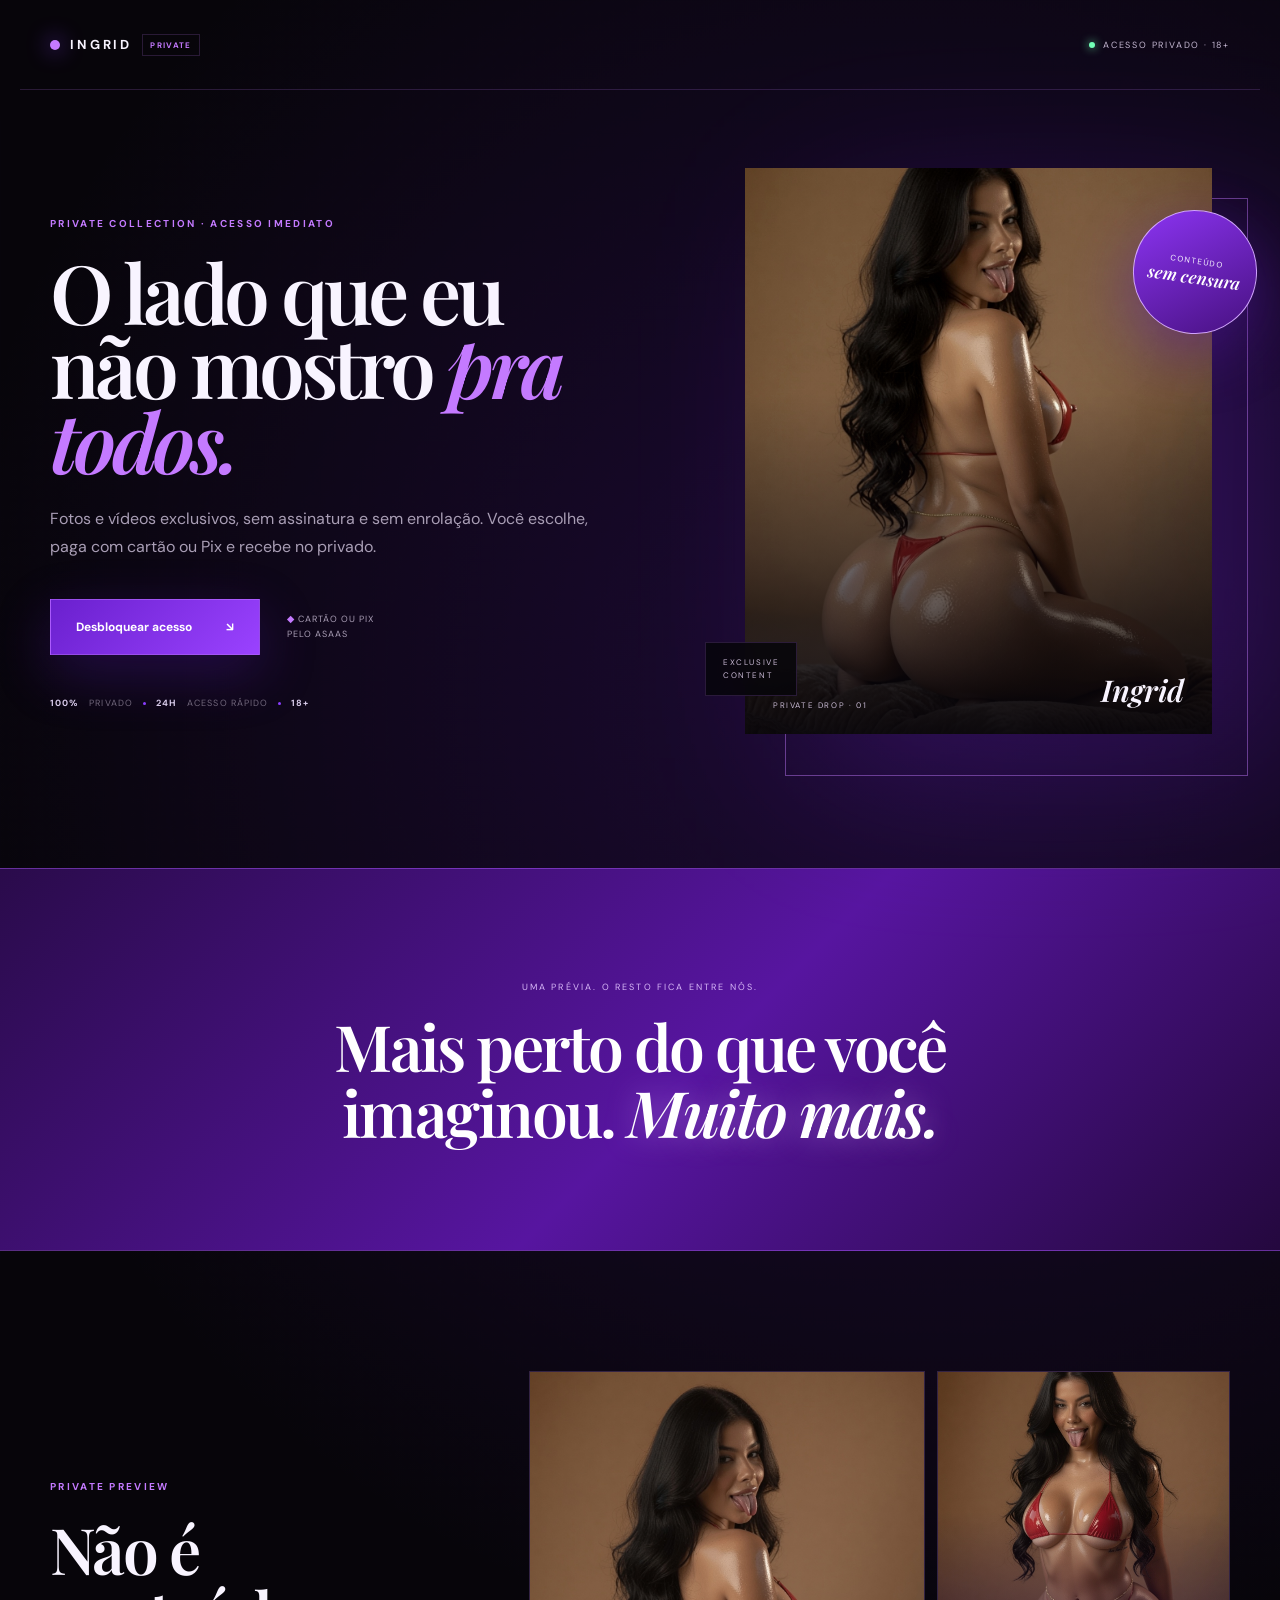
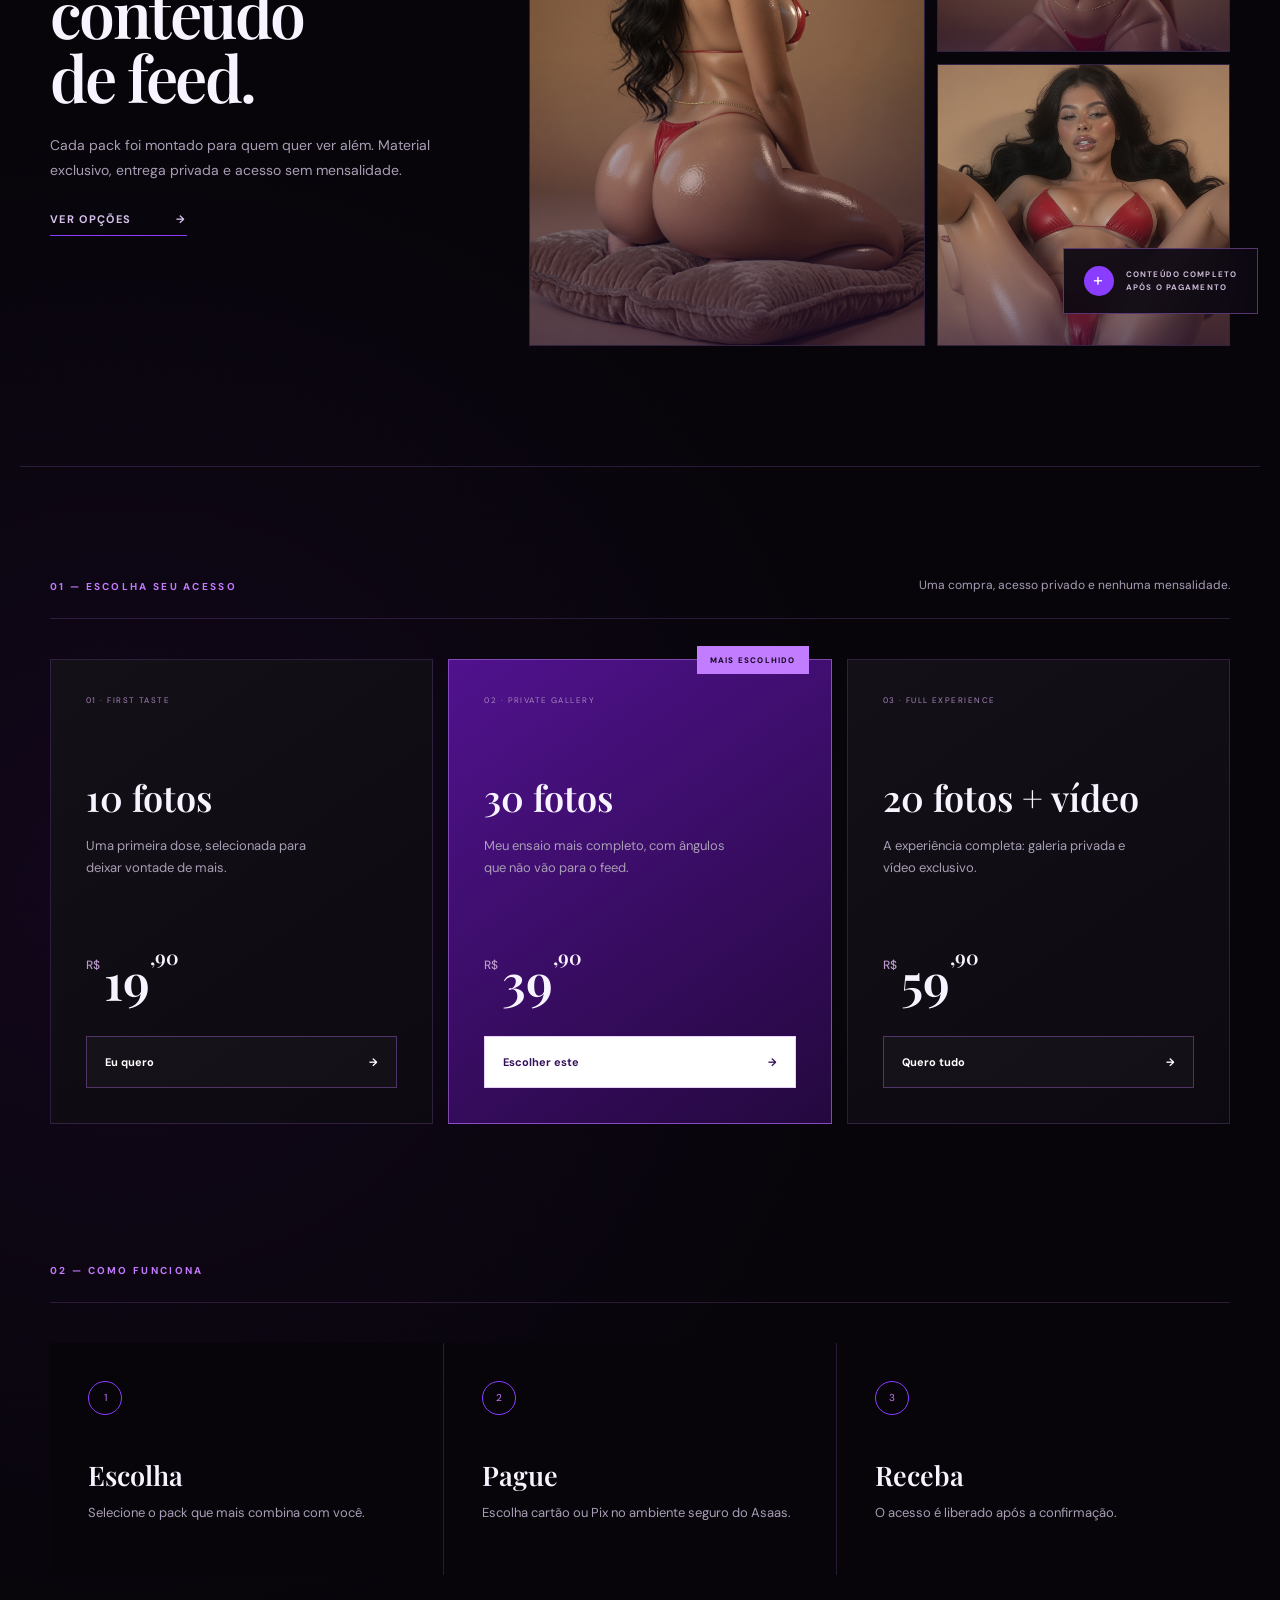
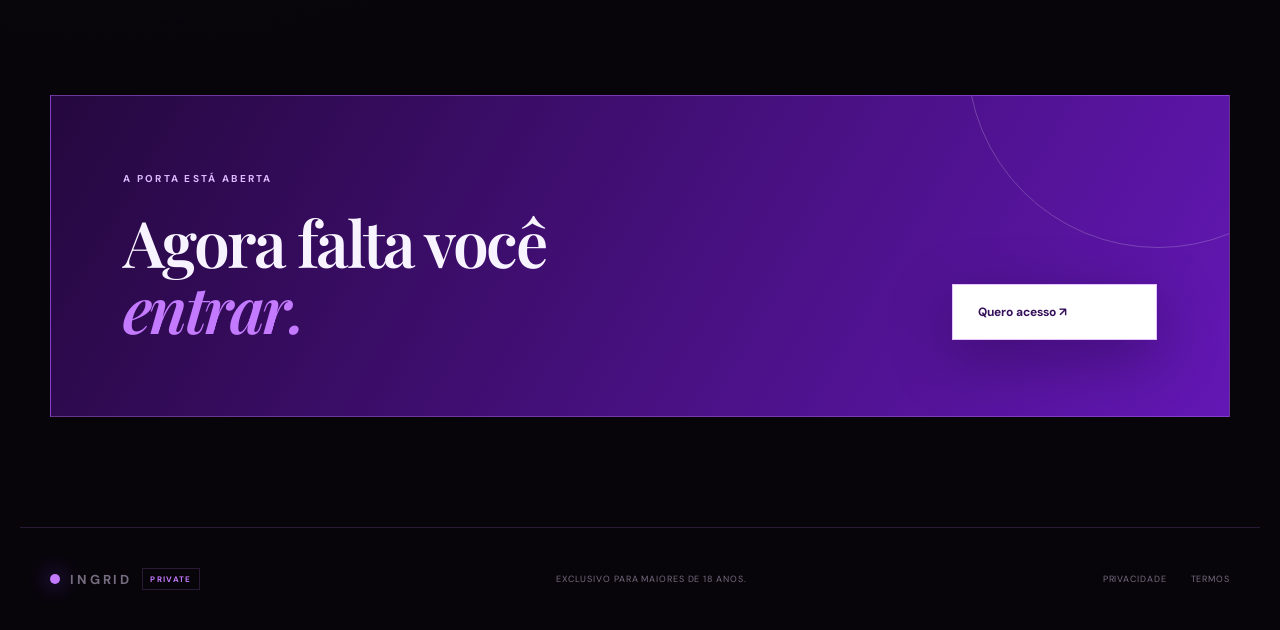
==== commit 9cb5393f: "fix: restore bold hero and enable card checkout" ====
--- a/index.html
+++ b/index.html
@@ -23,17 +23,17 @@
       <div>
         <span class="eyebrow">Private collection · acesso imediato</span>
         <h1>O lado que eu<br>não mostro <em>pra todos.</em></h1>
-        <p class="lead">Fotos e vídeos exclusivos, sem assinatura e sem enrolação. Você escolhe, paga no Pix e recebe no privado.</p>
+        <p class="lead">Fotos e vídeos exclusivos, sem assinatura e sem enrolação. Você escolhe, paga com cartão ou Pix e recebe no privado.</p>
         <div class="hero-action">
           <a class="button" href="#pacotes">Desbloquear acesso <b>↘</b></a>
-          <small><b>◆</b> Pagamento discreto<br>e seguro via Pix</small>
+          <small><b>◆</b> Cartão ou Pix<br>pelo Asaas</small>
         </div>
         <div class="hero-proof"><span>100%</span> privado <i></i><span>24h</span> acesso rápido <i></i><span>18+</span></div>
       </div>
       <div class="visual">
         <div class="visual-glow"></div>
         <div class="outline"></div>
-        <figure><img src="assets/ingrid-hero-premium.png" alt="Ingrid em ensaio editorial preto e roxo"><figcaption><span>private drop · 01</span><b>Ingrid</b></figcaption></figure>
+        <figure><img src="assets/ingrid-preview-3.jpg" alt="Ingrid em ensaio privado vermelho"><figcaption><span>private drop · 01</span><b>Ingrid</b></figcaption></figure>
         <div class="seal">conteúdo<br><em>sem censura</em></div>
         <div class="exclusive-tag">Exclusive<br>content</div>
       </div>
@@ -81,7 +81,7 @@
       <div class="section-title"><span>02 — Como funciona</span></div>
       <div class="step-grid">
         <article><i>1</i><h3>Escolha</h3><p>Selecione o pack que mais combina com você.</p></article>
-        <article><i>2</i><h3>Pague</h3><p>Gere seu Pix com segurança pelo Asaas.</p></article>
+        <article><i>2</i><h3>Pague</h3><p>Escolha cartão ou Pix no ambiente seguro do Asaas.</p></article>
         <article><i>3</i><h3>Receba</h3><p>O acesso é liberado após a confirmação.</p></article>
       </div>
     </section>
@@ -101,17 +101,17 @@
           <input type="hidden" name="packId" id="pack-id">
           <label>Seu nome<input name="name" autocomplete="name" required placeholder="Como quer ser chamado?"></label>
           <label>WhatsApp<input name="phone" id="phone" inputmode="tel" required placeholder="(92) 99999-9999"></label>
-          <label>CPF ou CNPJ<input name="cpfCnpj" id="document" inputmode="numeric" required placeholder="Somente para gerar o Pix"></label>
+          <label>CPF ou CNPJ<input name="cpfCnpj" id="document" inputmode="numeric" required placeholder="Necessário para criar o pagamento"></label>
           <label class="check"><input type="checkbox" id="adult" required><span>Confirmo que tenho 18 anos ou mais e aceito os termos.</span></label>
-          <button class="button submit" type="submit">Gerar meu Pix <b>→</b></button>
+          <button class="button submit" type="submit">Continuar para pagamento <b>→</b></button>
           <p class="error" id="error"></p>
           <small class="privacy">Dados usados apenas para processar seu pedido.</small>
         </form>
       </div>
       <div class="payment" id="payment-view" hidden>
-        <i>✓</i><span class="eyebrow">Pix gerado</span><h2>Agora é só pagar.</h2>
-        <p>Copie o código ou abra o pagamento seguro.</p>
-        <div class="pix"><span id="pix-code"></span><button id="copy-pix">Copiar</button></div>
+        <i>✓</i><span class="eyebrow">Pagamento criado</span><h2>Escolha como pagar.</h2>
+        <p>Abra o ambiente seguro do Asaas e escolha cartão ou Pix.</p>
+        <div class="pix" id="pix-box"><span id="pix-code"></span><button id="copy-pix">Copiar</button></div>
         <a class="button" id="payment-link" target="_blank" rel="noopener">Abrir pagamento ↗</a>
       </div>
     </section>
--- a/styles-premium.css
+++ b/styles-premium.css
@@ -98,7 +98,7 @@
 .outline { position: absolute; inset: 30px -18px -18px 40px; border: 1px solid rgba(196, 122, 255, .45); }
 .visual figure { position: absolute; inset: 0 18px 24px 0; margin: 0; overflow: hidden; background: #1a1121; }
 .visual figure:after { content: ""; position: absolute; inset: 0; background: linear-gradient(180deg, rgba(7,5,10,.02) 40%, rgba(7,5,10,.95)); }
-.visual img { width: 100%; height: 100%; object-fit: cover; object-position: 58% center; filter: saturate(.92) contrast(1.05); }
+.visual img { width: 100%; height: 100%; object-fit: cover; object-position: 58% 42%; filter: saturate(.9) contrast(1.08) hue-rotate(4deg); }
 .visual figcaption { position: absolute; z-index: 2; left: 28px; right: 28px; bottom: 24px; display: flex; justify-content: space-between; align-items: end; }
 .visual figcaption span { color: #c7b9d2; font-size: 8px; text-transform: uppercase; letter-spacing: .2em; }
 .visual figcaption b { font: italic 600 30px var(--serif); }
@@ -214,7 +214,7 @@
   .hero-action .button { width: 100%; }
   .hero-proof { flex-wrap: wrap; }
   .visual { width: calc(100% - 22px); min-height: 500px; height: 500px; justify-self: start; margin-left: 6px; }
-  .visual img { object-position: 59% center; }
+  .visual img { object-position: 58% 40%; }
   .seal { right: -5px; width: 92px; height: 92px; font-size: 7px; }
   .exclusive-tag { left: -8px; bottom: 45px; }
   .manifesto { padding: 78px 20px; }
